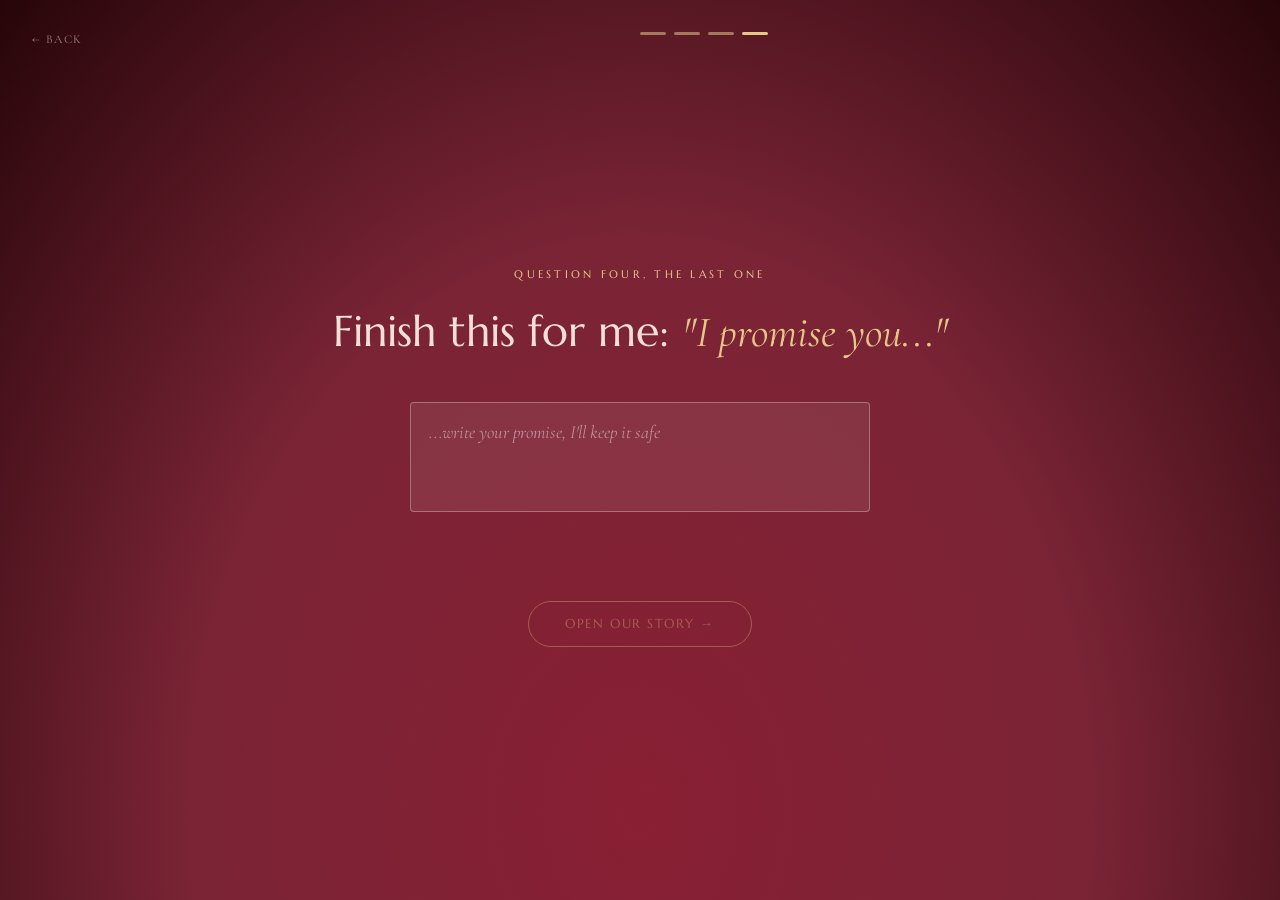
==== q4.html @ 9b0fe9e5 "Add files via upload" ====
<!DOCTYPE html>
<html lang="en">
<head>
<meta charset="UTF-8">
<meta name="viewport" content="width=device-width, initial-scale=1.0">
<title>For Afrath — a little question</title>
<link rel="preconnect" href="https://fonts.googleapis.com">
<link href="https://fonts.googleapis.com/css2?family=Cormorant+Garamond:ital,wght@0,400;0,500;0,600;1,400;1,500&family=Marcellus&family=Caveat:wght@500;600&display=swap" rel="stylesheet">
<link rel="stylesheet" href="love.css">
<style>
  body{
    background:radial-gradient(ellipse at 50% 90%, #8a1f33 0%, var(--rose) 50%, #260509 100%);
    color:var(--blush);
  }
</style>
</head>
<body>
<div class="grain"></div>

<a href="q3.html" class="q-back">← back</a>

<div class="q-page">
  <div class="q-progress">
    <span class="done"></span><span class="done"></span><span class="done"></span><span class="active"></span>
  </div>
  <span class="q-eyebrow" style="color:var(--gold-soft)">Question four, the last one</span>
  <h1 class="q-title">Finish this for me: <em>"I promise you..."</em></h1>

  <div class="q-textwrap">
    <textarea id="answer4" placeholder="...write your promise, I'll keep it safe"></textarea>
  </div>
  <p class="q-reaction" id="reaction"></p>

  <div class="q-nav">
    <a href="story.html" class="q-next" id="nextBtn">Open our story →</a>
  </div>
</div>

<script>
  const ta = document.getElementById('answer4');
  const reaction = document.getElementById('reaction');
  const nextBtn = document.getElementById('nextBtn');

  ta.addEventListener('input', () => {
    if(ta.value.trim().length > 0){
      nextBtn.classList.add('enabled');
      reaction.textContent = "I'll hold you to it, gently.";
      reaction.classList.add('show');
      try{ localStorage.setItem('q4', ta.value.trim()); }catch(e){}
    } else {
      nextBtn.classList.remove('enabled');
      reaction.classList.remove('show');
    }
  });
</script>
</body>
</html>
---- love.css ----
:root{
  --maroon-deep:#3a0d14;
  --maroon:#5c1620;
  --blush:#f3e0d8;
  --cream:#faf3ec;
  --gold:#c79a4b;
  --gold-soft:#e6c989;
  --ink:#2a1410;
  --plum:#4a1230;
  --rose:#7a2436;
  --clay:#8a4a2a;
}

*{margin:0;padding:0;box-sizing:border-box;}
html{scroll-behavior:smooth; overflow-x:hidden; width:100%;}
body{
  font-family:'Cormorant Garamond', serif;
  color:var(--ink);
  min-height:100svh;
  overflow-x:hidden;
  width:100%;
}
a{color:inherit; text-decoration:none;}
::selection{background:var(--gold-soft); color:var(--maroon-deep);}

@media (prefers-reduced-motion: reduce){
  *{animation-duration:0.01ms !important; animation-iteration-count:1 !important; transition-duration:0.01ms !important; scroll-behavior:auto !important;}
}

.grain{
  position:fixed; inset:0; pointer-events:none; z-index:999;
  opacity:0.035; mix-blend-mode:multiply;
  background-image:url("data:image/svg+xml,%3Csvg xmlns='http://www.w3.org/2000/svg' width='200' height='200'%3E%3Cfilter id='n'%3E%3CfeTurbulence type='fractalNoise' baseFrequency='0.9' numOctaves='2' stitchTiles='stitch'/%3E%3C/filter%3E%3Crect width='100%25' height='100%25' filter='url(%23n)'/%3E%3C/svg%3E");
}

@keyframes fadeUp{
  from{opacity:0; transform:translateY(16px);}
  to{opacity:1; transform:translateY(0);}
}
@keyframes pulse{
  0%,100%{opacity:0.55;} 50%{opacity:1;}
}

/* ===== QUESTION PAGE SHELL ===== */
.q-page{
  min-height:100svh;
  display:flex; flex-direction:column; align-items:center; justify-content:center;
  text-align:center;
  padding:48px 24px;
  position:relative;
}

.q-progress{
  position:absolute;
  top:32px; left:50%; transform:translateX(-50%);
  display:flex; gap:8px;
  opacity:0;
  animation:fadeUp 1s ease forwards 0.2s;
}
.q-progress span{
  width:26px; height:3px;
  border-radius:2px;
  background:rgba(255,255,255,0.25);
}
.q-progress span.active{background:var(--gold-soft);}
.q-progress span.done{background:rgba(230,201,137,0.55);}

.q-eyebrow{
  font-family:'Marcellus', serif;
  letter-spacing:0.3em;
  text-transform:uppercase;
  font-size:0.68rem;
  opacity:0;
  animation:fadeUp 1s ease forwards 0.35s;
  margin-bottom:22px;
}

.q-title{
  font-family:'Marcellus', serif;
  font-weight:400;
  font-size:clamp(1.7rem, 5vw, 2.7rem);
  max-width:18ch;
  line-height:1.3;
  opacity:0;
  animation:fadeUp 1s ease forwards 0.55s;
}
.q-title em{font-style:italic; color:var(--gold-soft); font-family:'Cormorant Garamond', serif;}

.q-options{
  margin-top:42px;
  display:flex; flex-direction:column; gap:14px;
  width:min(420px, 90vw);
  opacity:0;
  animation:fadeUp 1s ease forwards 0.8s;
}
.q-option{
  font-family:'Marcellus', serif;
  font-size:1.02rem;
  letter-spacing:0.01em;
  padding:16px 22px;
  border-radius:3px;
  border:1px solid rgba(255,255,255,0.3);
  background:rgba(255,255,255,0.06);
  color:inherit;
  cursor:pointer;
  transition:background 0.3s ease, border-color 0.3s ease, transform 0.3s ease;
  text-align:left;
}
.q-option:hover{background:rgba(255,255,255,0.14); border-color:rgba(255,255,255,0.55); transform:translateX(4px);}
.q-option.selected{
  background:rgba(230,201,137,0.22);
  border-color:var(--gold-soft);
}

.q-textwrap{
  margin-top:42px;
  width:min(460px, 90vw);
  opacity:0;
  animation:fadeUp 1s ease forwards 0.8s;
}
.q-textwrap textarea{
  width:100%;
  min-height:110px;
  background:rgba(255,255,255,0.08);
  border:1px solid rgba(255,255,255,0.3);
  border-radius:4px;
  color:inherit;
  font-family:'Cormorant Garamond', serif;
  font-size:1.15rem;
  font-style:italic;
  padding:18px;
  resize:none;
  outline:none;
  transition:border-color 0.3s ease, background 0.3s ease;
}
.q-textwrap textarea::placeholder{color:rgba(255,255,255,0.45);}
.q-textwrap textarea:focus{border-color:var(--gold-soft); background:rgba(255,255,255,0.13);}

.q-reaction{
  margin-top:24px;
  font-style:italic;
  font-size:1.1rem;
  color:var(--gold-soft);
  min-height:1.4em;
  opacity:0;
  transition:opacity 0.5s ease;
}
.q-reaction.show{opacity:1;}

.q-nav{
  margin-top:48px;
  opacity:0;
  animation:fadeUp 1s ease forwards 1s;
}
.q-next{
  font-family:'Marcellus', serif;
  letter-spacing:0.12em;
  text-transform:uppercase;
  font-size:0.8rem;
  padding:14px 36px;
  border-radius:30px;
  border:1px solid var(--gold-soft);
  background:transparent;
  color:var(--gold-soft);
  cursor:pointer;
  transition:background 0.35s ease, color 0.35s ease, opacity 0.3s ease, transform 0.3s ease;
  opacity:0.35;
  pointer-events:none;
}
.q-next.enabled{
  opacity:1;
  pointer-events:auto;
}
.q-next.enabled:hover{background:var(--gold-soft); color:var(--maroon-deep); transform:translateY(-2px);}

.q-back{
  position:absolute;
  top:32px; left:32px;
  font-size:0.75rem;
  letter-spacing:0.12em;
  text-transform:uppercase;
  opacity:0.55;
  transition:opacity 0.3s ease;
}
.q-back:hover{opacity:1;}
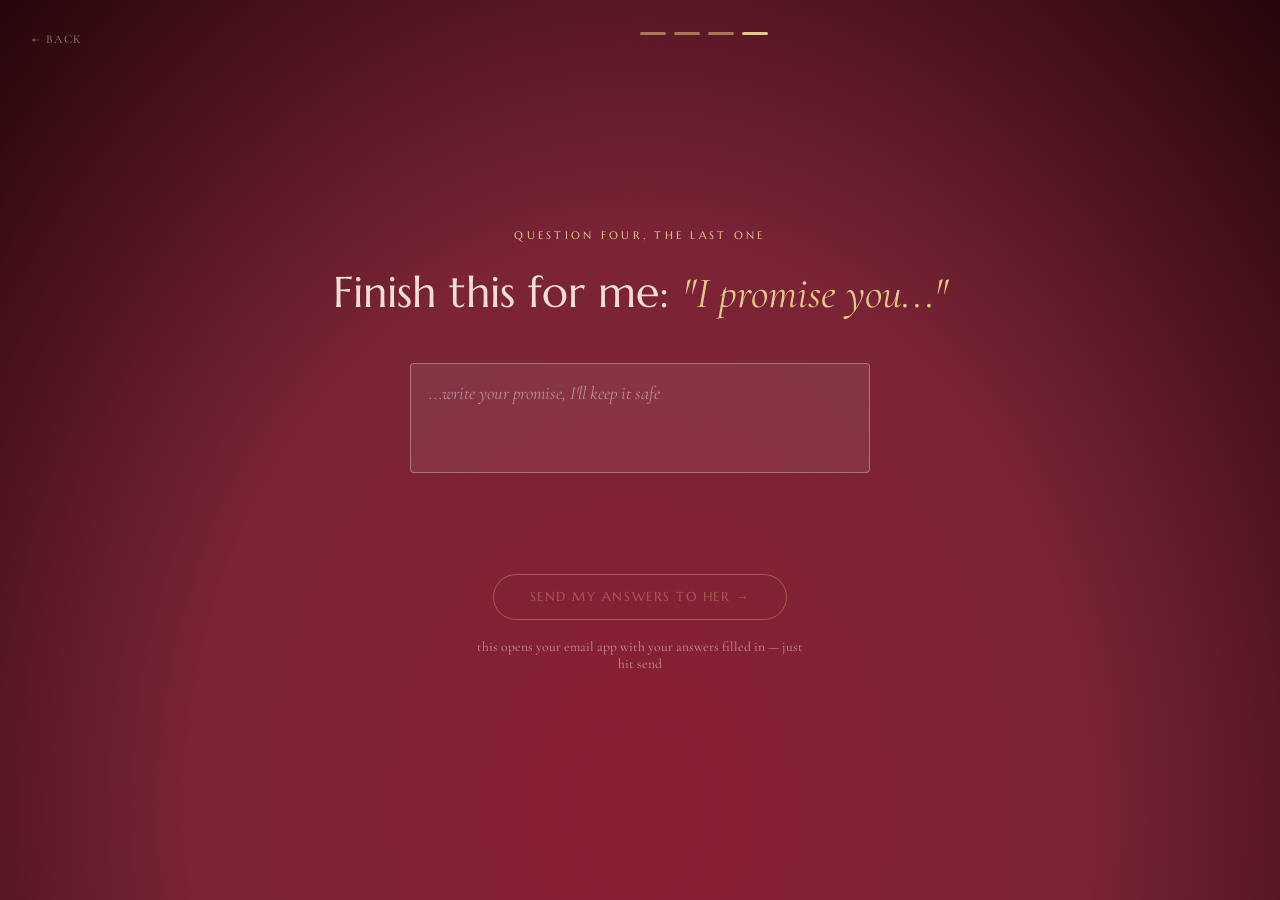
==== commit 34474284: "Change navigation from link to email button Updated navigation from a link to a button that sends an" ====
--- a/q4.html
+++ b/q4.html
@@ -11,6 +11,10 @@
   body{
     background:radial-gradient(ellipse at 50% 90%, #8a1f33 0%, var(--rose) 50%, #260509 100%);
     color:var(--blush);
+  }
+  button.q-next{
+    font-family:'Marcellus', serif;
+    cursor:pointer;
   }
 </style>
 </head>
@@ -32,8 +36,9 @@
   <p class="q-reaction" id="reaction"></p>
 
   <div class="q-nav">
-    <a href="story.html" class="q-next" id="nextBtn">Open our story →</a>
+    <button class="q-next" id="nextBtn">Send my answers to her →</button>
   </div>
+  <p style="margin-top:18px; font-size:0.85rem; opacity:0.6; max-width:340px;">this opens your email app with your answers filled in — just hit send</p>
 </div>
 
 <script>
@@ -52,6 +57,37 @@
       reaction.classList.remove('show');
     }
   });
+
+  nextBtn.addEventListener('click', () => {
+    if(!nextBtn.classList.contains('enabled')) return;
+
+    let q1, q2, q3, q4;
+    try{
+      q1 = localStorage.getItem('q1') || '(skipped)';
+      q2 = localStorage.getItem('q2') || '(skipped)';
+      q3 = localStorage.getItem('q3') || '(skipped)';
+      q4 = localStorage.getItem('q4') || '(skipped)';
+    }catch(e){
+      q1 = q2 = q3 = q4 = '(could not read answer)';
+    }
+
+    const subject = "My answers, from your husband";
+    const body =
+      "Does he love me?\n" + q1 + "\n\n" +
+      "What he loves most about me:\n" + q2 + "\n\n" +
+      "What \"us\" means to him:\n" + q3 + "\n\n" +
+      "His promise to me:\n" + q4;
+
+    const mailto = "mailto:sameehaizzath@gmail.com?subject=" +
+      encodeURIComponent(subject) + "&body=" + encodeURIComponent(body);
+
+    window.location.href = mailto;
+
+    // give the email app a moment to open, then continue to the story
+    setTimeout(() => {
+      window.location.href = "story.html";
+    }, 1200);
+  });
 </script>
 </body>
 </html>
